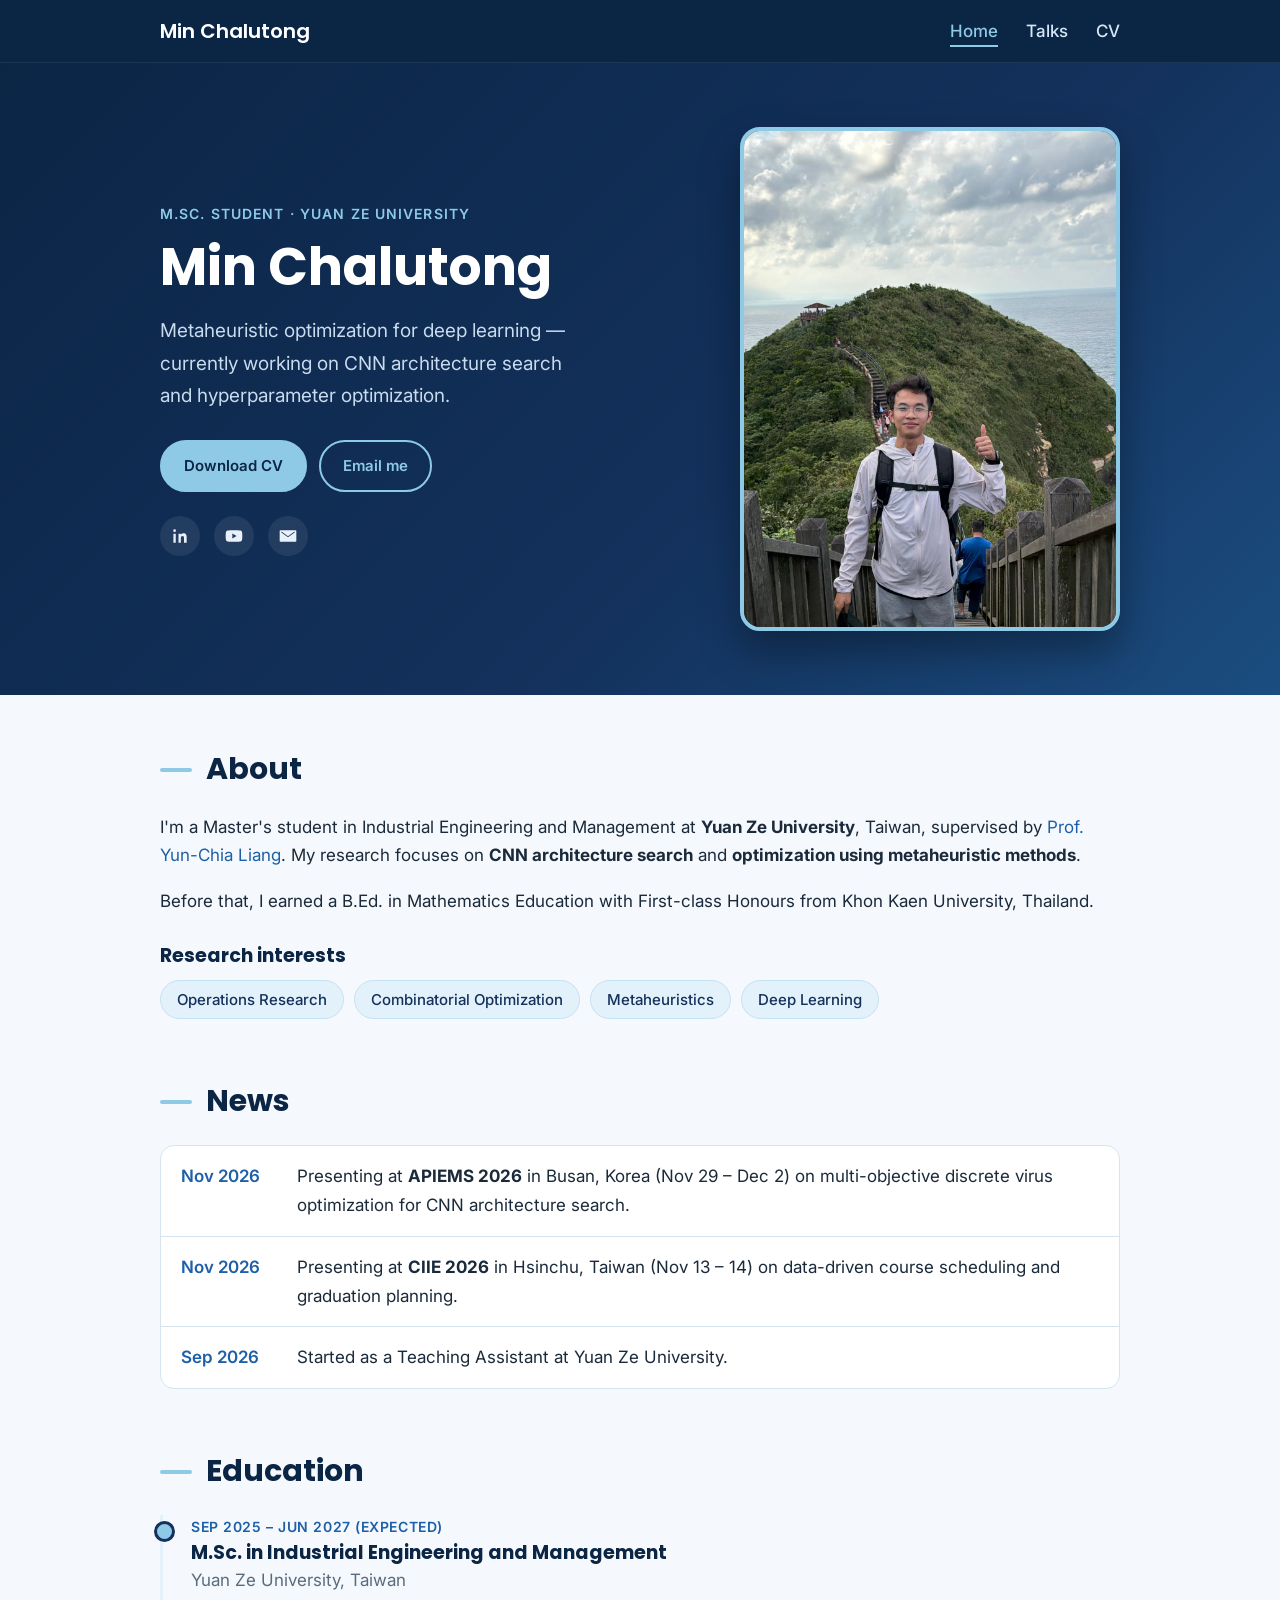
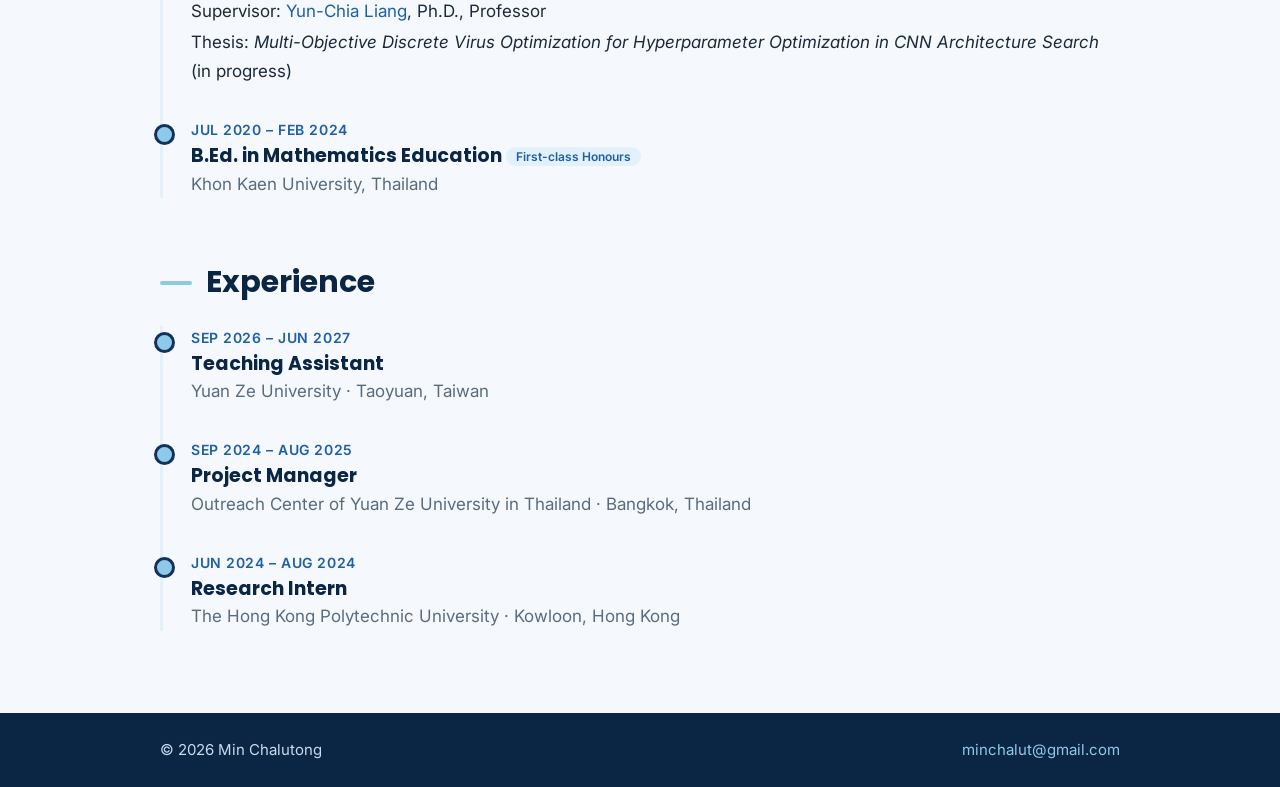
==== index.html @ 57c1da1f "Restore Google Drive CV link and LinkedIn URL in new design Co-Authored-By: Claude Opus 5.5 <noreply" ====
<!DOCTYPE html>
<!--
  ============================================================
  index.html  —  the HOME page.
  GitHub Pages shows this file at https://minchalut6.github.io/

  Quick HTML reminder:
    <tag> content </tag>     an "element"
    <tag attribute="value">  extra info about the element
    class="..."              a name that style.css uses to style it
  ============================================================
-->
<html lang="en">
<head>
  <meta charset="UTF-8">
  <meta name="viewport" content="width=device-width, initial-scale=1.0">
  <title>Min Chalutong</title>
  <meta name="description" content="Min Chalutong — M.Sc. student in Industrial Engineering and Management at Yuan Ze University, working on metaheuristics and CNN architecture search.">
  <!-- Tells search engines the "official" address of this page -->
  <link rel="canonical" href="https://minchalut6.github.io/">

  <!-- Fonts: Poppins for headings, Inter for body text -->
  <link rel="preconnect" href="https://fonts.googleapis.com">
  <link rel="preconnect" href="https://fonts.gstatic.com" crossorigin>
  <link href="https://fonts.googleapis.com/css2?family=Inter:ital,wght@0,400;0,500;0,600;1,400&family=Poppins:wght@500;600;700&display=swap" rel="stylesheet">

  <!-- One stylesheet shared by every page -->
  <link rel="stylesheet" href="css/style.css">
</head>

<body>

  <!-- ===================== HEADER (copy onto every page) ===================== -->
  <header class="site-header">
    <div class="header-inner">
      <a class="site-title" href="index.html">Min Chalutong</a>

      <button class="menu-toggle" aria-label="Open menu" aria-expanded="false">&#9776;</button>

      <nav class="site-nav">
        <ul>
          <!-- class="active" marks the page you are on -->
          <li><a href="index.html" class="active">Home</a></li>
          <li><a href="talks.html">Talks</a></li>
          <li><a href="https://drive.google.com/file/d/1kLM2oRilrE5D59pD0Rb7vYyxxCXXcZj1/view?usp=sharing" target="_blank" rel="noopener">CV</a></li>
        </ul>
      </nav>
    </div>
  </header>

  <!-- ===================== HERO (dark blue banner) ===================== -->
  <section class="hero">
    <div class="hero-inner">

      <div class="hero-text">
        <p class="eyebrow">M.Sc. Student &middot; Yuan Ze University</p>
        <h1>Min Chalutong</h1>
        <p class="tagline">
          Metaheuristic optimization for deep learning &mdash; currently
          working on CNN architecture search and hyperparameter optimization.
        </p>

        <!-- Buttons -->
        <div class="hero-buttons">
          <a class="btn btn-primary" href="https://drive.google.com/file/d/1kLM2oRilrE5D59pD0Rb7vYyxxCXXcZj1/view?usp=sharing" target="_blank" rel="noopener">Download CV</a>
          <a class="btn btn-outline" href="mailto:minchalut@gmail.com">Email me</a>
        </div>

        <!-- Social icons: replace the YOUR-... parts with your real links -->
        <div class="social-links">
          <a href="https://www.linkedin.com/in/minchalut/" target="_blank" rel="noopener" aria-label="LinkedIn">
            <svg viewBox="0 0 24 24" aria-hidden="true"><path d="M6.9 9.3H4.1V20h2.8V9.3zM5.5 4a1.6 1.6 0 1 0 0 3.3A1.6 1.6 0 0 0 5.5 4zM20 13.6c0-2.9-.6-5-4-5-1.6 0-2.7.9-3.1 1.7V9.3h-2.7V20H13v-5.3c0-1.4.3-2.8 2-2.8s1.8 1.6 1.8 2.9V20H20v-6.4z"/></svg>
          </a>
          <a href="https://www.youtube.com/@YOUR-CHANNEL" target="_blank" rel="noopener" aria-label="YouTube">
            <svg viewBox="0 0 24 24" aria-hidden="true"><path d="M21.6 7.2a2.5 2.5 0 0 0-1.8-1.8C18.2 5 12 5 12 5s-6.2 0-7.8.4a2.5 2.5 0 0 0-1.8 1.8C2 8.8 2 12 2 12s0 3.2.4 4.8a2.5 2.5 0 0 0 1.8 1.8C5.8 19 12 19 12 19s6.2 0 7.8-.4a2.5 2.5 0 0 0 1.8-1.8c.4-1.6.4-4.8.4-4.8s0-3.2-.4-4.8zM10 15V9l5.2 3L10 15z"/></svg>
          </a>
          <a href="mailto:s1145456@mail.yzu.edu.tw" aria-label="University email">
            <svg viewBox="0 0 24 24" aria-hidden="true"><path d="M3 5h18a1 1 0 0 1 1 1v12a1 1 0 0 1-1 1H3a1 1 0 0 1-1-1V6a1 1 0 0 1 1-1zm9 7.2L4.6 7H4v.9l8 5.6 8-5.6V7h-.6L12 12.2z"/></svg>
          </a>
        </div>
      </div>

      <!-- Your photo. The original file is shown untouched; CSS only sets its display size. -->
      <div class="hero-photo">
        <img src="images/profile.jpg" width="1200" height="1600"
             alt="Min Chalutong giving a thumbs-up on a hiking trail by the sea">
      </div>

    </div>
  </section>

  <main class="container">

    <!-- ===================== ABOUT ===================== -->
    <section id="about" class="section">
      <h2>About</h2>
      <p>
        I'm a Master's student in Industrial Engineering and Management at
        <strong>Yuan Ze University</strong>, Taiwan, supervised by
        <a href="#" target="_blank" rel="noopener">Prof. Yun-Chia Liang</a>.
        My research focuses on <strong>CNN architecture search</strong> and
        <strong>optimization using metaheuristic methods</strong>.
      </p>
      <p>
        Before that, I earned a B.Ed. in Mathematics Education with First-class Honours
        from Khon Kaen University, Thailand.
      </p>

      <!-- Each interest is a "chip". Add or remove <li> lines freely. -->
      <h3>Research interests</h3>
      <ul class="chips">
        <li>Operations Research</li>
        <li>Combinatorial Optimization</li>
        <li>Metaheuristics</li>
        <li>Deep Learning</li>
      </ul>
    </section>

    <!-- ===================== NEWS =====================
         Newest at the top. Copy one <li> to add news. -->
    <section id="news" class="section">
      <h2>News</h2>
      <ul class="news-list">
        <li>
          <span class="news-date">Nov 2026</span>
          <span>Presenting at <strong>APIEMS 2026</strong> in Busan, Korea (Nov 29 &ndash; Dec 2) on multi-objective discrete virus optimization for CNN architecture search.</span>
        </li>
        <li>
          <span class="news-date">Nov 2026</span>
          <span>Presenting at <strong>CIIE 2026</strong> in Hsinchu, Taiwan (Nov 13 &ndash; 14) on data-driven course scheduling and graduation planning.</span>
        </li>
        <li>
          <span class="news-date">Sep 2026</span>
          <span>Started as a Teaching Assistant at Yuan Ze University.</span>
        </li>
      </ul>
    </section>

    <!-- ===================== EDUCATION (timeline) =====================
         Each item = one <li class="timeline-item">. Copy a whole block to add one. -->
    <section id="education" class="section">
      <h2>Education</h2>
      <ol class="timeline">
        <li class="timeline-item">
          <p class="timeline-date">Sep 2025 &ndash; Jun 2027 (expected)</p>
          <h3>M.Sc. in Industrial Engineering and Management</h3>
          <p class="timeline-place">Yuan Ze University, Taiwan</p>
          <p>Supervisor: <a href="#" target="_blank" rel="noopener">Yun-Chia Liang</a>, Ph.D., Professor</p>
          <p>Thesis: <em>Multi-Objective Discrete Virus Optimization for Hyperparameter Optimization in CNN Architecture Search</em> (in progress)</p>
        </li>
        <li class="timeline-item">
          <p class="timeline-date">Jul 2020 &ndash; Feb 2024</p>
          <h3>B.Ed. in Mathematics Education <span class="badge">First-class Honours</span></h3>
          <p class="timeline-place">Khon Kaen University, Thailand</p>
        </li>
      </ol>
    </section>

    <!-- ===================== EXPERIENCE (timeline) ===================== -->
    <section id="experience" class="section">
      <h2>Experience</h2>
      <ol class="timeline">
        <li class="timeline-item">
          <p class="timeline-date">Sep 2026 &ndash; Jun 2027</p>
          <h3>Teaching Assistant</h3>
          <p class="timeline-place">Yuan Ze University &middot; Taoyuan, Taiwan</p>
        </li>
        <li class="timeline-item">
          <p class="timeline-date">Sep 2024 &ndash; Aug 2025</p>
          <h3>Project Manager</h3>
          <p class="timeline-place">Outreach Center of Yuan Ze University in Thailand &middot; Bangkok, Thailand</p>
        </li>
        <li class="timeline-item">
          <p class="timeline-date">Jun 2024 &ndash; Aug 2024</p>
          <h3>Research Intern</h3>
          <p class="timeline-place">The Hong Kong Polytechnic University &middot; Kowloon, Hong Kong</p>
        </li>
      </ol>
    </section>

  </main>

  <!-- ===================== FOOTER (copy onto every page) ===================== -->
  <footer class="site-footer">
    <div class="footer-inner">
      <p>&copy; 2026 Min Chalutong</p>
      <p><a href="mailto:minchalut@gmail.com">minchalut@gmail.com</a></p>
    </div>
  </footer>

  <script src="js/main.js"></script>
</body>
</html>
---- css/style.css ----
/* ============================================================
   style.css — the design for EVERY page.

   selector { property: value; }
     body          → the <body> tag
     .hero         → anything with class="hero"
     .site-nav a   → <a> tags inside class="site-nav"
   ============================================================ */


/* ---------- 1. Colours & fonts (change here = changes everywhere) ---------- */
:root {
  --navy:        #0b2545;   /* dark blue: header, hero, footer   */
  --navy-2:      #13315c;   /* slightly lighter dark blue        */
  --blue:        #1d5fa8;   /* links and headings accents        */
  --light-blue:  #8ecae6;   /* light blue: highlights on dark bg */
  --pale-blue:   #e3f1fb;   /* very light blue: chips, badges    */
  --page-bg:     #f5f9fd;   /* page background                   */
  --card-bg:     #ffffff;
  --text:        #1b2a3a;
  --text-muted:  #5a6b7d;
  --border:      #d6e4f0;

  --heading-font: "Poppins", sans-serif;
  --body-font:    "Inter", sans-serif;
  --max-width:    1000px;
  --radius:       14px;
}


/* ---------- 2. Basics ---------- */
* { box-sizing: border-box; }

html { scroll-behavior: smooth; }

body {
  margin: 0;
  font-family: var(--body-font);
  font-size: 17px;
  line-height: 1.7;
  color: var(--text);
  background: var(--page-bg);
  /* keeps the footer at the bottom even on short pages */
  min-height: 100vh;
  display: flex;
  flex-direction: column;
}

body > main { flex: 1; width: 100%; }

a { color: var(--blue); text-decoration: none; }
a:hover { text-decoration: underline; }

h1, h2, h3 {
  font-family: var(--heading-font);
  line-height: 1.25;
  color: var(--navy);
}

img { max-width: 100%; }

.container {
  max-width: var(--max-width);
  margin: 0 auto;
  padding: 0 20px;
}


/* ---------- 3. Header & navigation ---------- */
.site-header {
  position: sticky;                /* stays at top while scrolling */
  top: 0;
  z-index: 10;
  background: var(--navy);
  border-bottom: 1px solid rgba(255, 255, 255, 0.08);
}

.header-inner {
  max-width: var(--max-width);
  margin: 0 auto;
  padding: 14px 20px;
  display: flex;                   /* title left, menu right */
  align-items: center;
  justify-content: space-between;
}

.site-title {
  font-family: var(--heading-font);
  font-weight: 600;
  font-size: 20px;
  color: #fff;
}
.site-title:hover { text-decoration: none; color: var(--light-blue); }

.site-nav ul {
  list-style: none;
  margin: 0;
  padding: 0;
  display: flex;
  gap: 28px;
}

.site-nav a {
  color: #d6e6f5;
  font-weight: 500;
  padding: 4px 0;
  border-bottom: 2px solid transparent;
}

.site-nav a:hover,
.site-nav a.active {
  color: var(--light-blue);
  text-decoration: none;
  border-bottom-color: var(--light-blue);   /* light-blue underline on current page */
}

.menu-toggle {                     /* hamburger, only shown on phones */
  display: none;
  background: none;
  border: none;
  color: #fff;
  font-size: 26px;
  cursor: pointer;
}


/* ---------- 4. Hero (big dark-blue banner on Home) ---------- */
.hero {
  background: linear-gradient(135deg, var(--navy) 0%, var(--navy-2) 60%, #1b4d80 100%);
  color: #e8f1fa;
}

.hero-inner {
  max-width: var(--max-width);
  margin: 0 auto;
  padding: 64px 20px;
  display: grid;
  grid-template-columns: 1.3fr 1fr;   /* text column wider than photo column */
  gap: 48px;
  align-items: center;
}

.eyebrow {
  margin: 0 0 8px;
  color: var(--light-blue);
  font-weight: 600;
  letter-spacing: 0.08em;
  text-transform: uppercase;
  font-size: 14px;
}

.hero h1 {
  margin: 0 0 16px;
  font-size: 52px;
  color: #fff;
}

.tagline {
  margin: 0 0 28px;
  font-size: 19px;
  color: #c9dbee;
  max-width: 34ch;                    /* keeps lines a comfortable length */
}

.hero-buttons {
  display: flex;
  flex-wrap: wrap;
  gap: 12px;
  margin-bottom: 24px;
}

.btn {
  display: inline-block;
  padding: 11px 22px;
  border-radius: 999px;               /* pill shape */
  font-weight: 600;
  font-size: 15px;
  border: 2px solid var(--light-blue);
}
.btn:hover { text-decoration: none; transform: translateY(-1px); }

.btn-primary { background: var(--light-blue); color: var(--navy); }
.btn-outline { background: transparent;       color: var(--light-blue); }
.btn-outline:hover { background: rgba(142, 202, 230, 0.12); }

.social-links { display: flex; gap: 14px; }

.social-links a {
  display: grid;
  place-items: center;
  width: 40px;
  height: 40px;
  border-radius: 50%;
  background: rgba(255, 255, 255, 0.08);
}
.social-links a:hover { background: rgba(142, 202, 230, 0.25); }

.social-links svg { width: 20px; height: 20px; fill: #e8f1fa; }

.hero-photo img {
  display: block;
  width: 100%;
  max-width: 380px;
  height: auto;                       /* keeps the photo's real proportions */
  margin-left: auto;
  border-radius: 20px;
  border: 4px solid var(--light-blue);
  box-shadow: 0 20px 40px rgba(0, 0, 0, 0.35);
}


/* ---------- 5. Page banner (smaller dark banner on inner pages) ---------- */
.page-banner {
  background: linear-gradient(135deg, var(--navy) 0%, var(--navy-2) 100%);
  padding: 48px 0 40px;
}
.page-banner h1 { margin: 0; color: #fff; font-size: 44px; }
.page-banner p  { margin: 4px 0 0; color: var(--light-blue); }


/* ---------- 6. Sections ---------- */
.section { padding: 56px 0 8px; }

.section h2 {
  font-size: 30px;
  margin: 0 0 24px;
  display: flex;
  align-items: center;
  gap: 14px;
}

/* the short light-blue line before every section title */
.section h2::before {
  content: "";
  width: 32px;
  height: 4px;
  border-radius: 2px;
  background: var(--light-blue);
}

.section h3 { font-size: 19px; margin: 28px 0 12px; }


/* Chips (research interests) */
.chips {
  list-style: none;
  padding: 0;
  margin: 0;
  display: flex;
  flex-wrap: wrap;
  gap: 10px;
}
.chips li {
  background: var(--pale-blue);
  color: var(--navy-2);
  border: 1px solid #c5e1f4;
  padding: 6px 16px;
  border-radius: 999px;
  font-size: 15px;
  font-weight: 500;
}

/* Small label, e.g. "First-class Honours", "Accepted" */
.badge {
  display: inline-block;
  background: var(--pale-blue);
  color: var(--blue);
  font-family: var(--body-font);
  font-size: 12px;
  font-weight: 600;
  padding: 2px 10px;
  border-radius: 999px;
  vertical-align: middle;
}


/* News list */
.news-list {
  list-style: none;
  padding: 0;
  margin: 0;
  background: var(--card-bg);
  border: 1px solid var(--border);
  border-radius: var(--radius);
}
.news-list li {
  display: grid;
  grid-template-columns: 100px 1fr;   /* date column + text column */
  gap: 16px;
  padding: 16px 20px;
}
.news-list li + li { border-top: 1px solid var(--border); }   /* line between items */

.news-date {
  font-weight: 600;
  color: var(--blue);
  white-space: nowrap;
}


/* Timeline (education & experience) */
.timeline {
  list-style: none;
  margin: 0;
  padding: 0 0 0 28px;
  border-left: 3px solid var(--pale-blue);   /* the vertical line */
}

.timeline-item {
  position: relative;
  padding-bottom: 28px;
}
.timeline-item:last-child { padding-bottom: 0; }

/* the dot on the line */
.timeline-item::before {
  content: "";
  position: absolute;
  left: -37px;
  top: 6px;
  width: 15px;
  height: 15px;
  border-radius: 50%;
  background: var(--light-blue);
  border: 3px solid var(--navy-2);
}

.timeline-item h3 { margin: 2px 0 2px; }
.timeline-item p  { margin: 2px 0; }

.timeline-date {
  font-size: 14px;
  font-weight: 600;
  color: var(--blue);
  text-transform: uppercase;
  letter-spacing: 0.04em;
}
.timeline-place { color: var(--text-muted); }


/* Cards (talks page) */
.card-list {
  list-style: none;
  padding: 0;
  margin: 0;
  display: grid;
  gap: 12px;                         /* space between talks */
}

/* Compact talk card: small padding and fonts so many talks fit on screen */
.card {
  background: var(--card-bg);
  border: 1px solid var(--border);
  border-left: 4px solid var(--light-blue);
  border-radius: 10px;
  padding: 12px 18px;
  font-size: 15px;
  line-height: 1.55;
}

.card-meta {
  display: flex;
  flex-wrap: wrap;
  align-items: center;
  gap: 8px;
  font-size: 13px;
  color: var(--text-muted);
}

.card h3 { margin: 4px 0 2px; font-size: 16px; line-height: 1.4; }
.card p  { margin: 0; }
.card .venue { font-style: italic; color: var(--text-muted); }


/* ---------- 7. Footer ---------- */
.site-footer {
  margin-top: 72px;
  background: var(--navy);
  color: #c9dbee;
  font-size: 15px;
}
.footer-inner {
  max-width: var(--max-width);
  margin: 0 auto;
  padding: 24px 20px;
  display: flex;
  flex-wrap: wrap;
  justify-content: space-between;
  gap: 8px;
}
.footer-inner p { margin: 0; }
.site-footer a  { color: var(--light-blue); }


/* ---------- 8. Phones & small screens ----------
   Rules inside here only apply when the screen is 760px wide or less. */
@media (max-width: 760px) {
  .menu-toggle { display: block; }

  .site-nav {
    display: none;                  /* hidden until hamburger is tapped */
    position: absolute;
    top: 100%;
    left: 0;
    right: 0;
    background: var(--navy);
    border-top: 1px solid rgba(255, 255, 255, 0.08);
  }
  .site-nav.open { display: block; } /* js/main.js adds "open" */

  .site-nav ul {
    flex-direction: column;
    gap: 0;
    padding: 8px 20px 16px;
  }
  .site-nav li { padding: 8px 0; }

  .hero-inner {
    grid-template-columns: 1fr;      /* one column: photo on top, text below */
    padding: 40px 20px 48px;
    gap: 28px;
  }
  .hero-photo { order: -1; }         /* move photo above the text */
  .hero-photo img { max-width: 260px; margin: 0 auto; }
  .hero h1 { font-size: 38px; }
  .tagline { font-size: 17px; }

  .news-list li { grid-template-columns: 1fr; gap: 2px; }

  .section { padding-top: 44px; }
  .section h2 { font-size: 26px; }
  .page-banner h1 { font-size: 36px; }
}
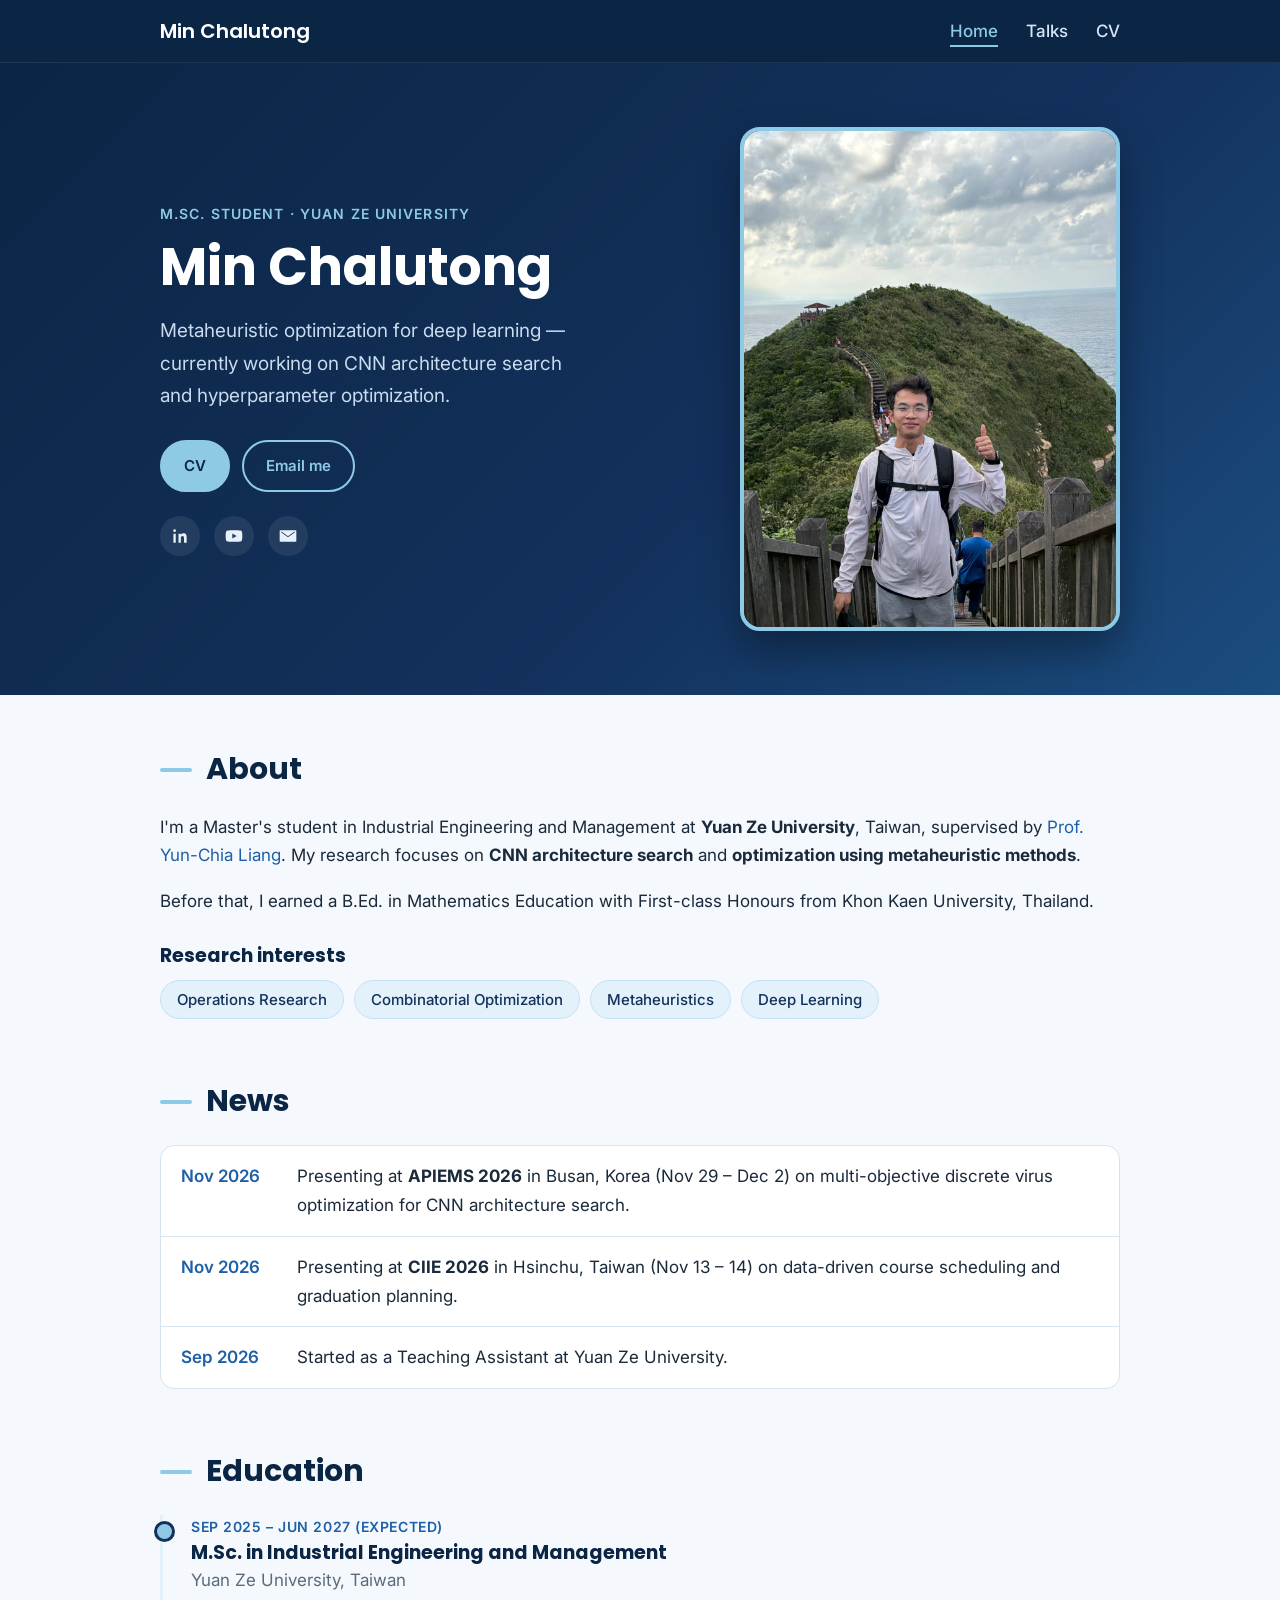
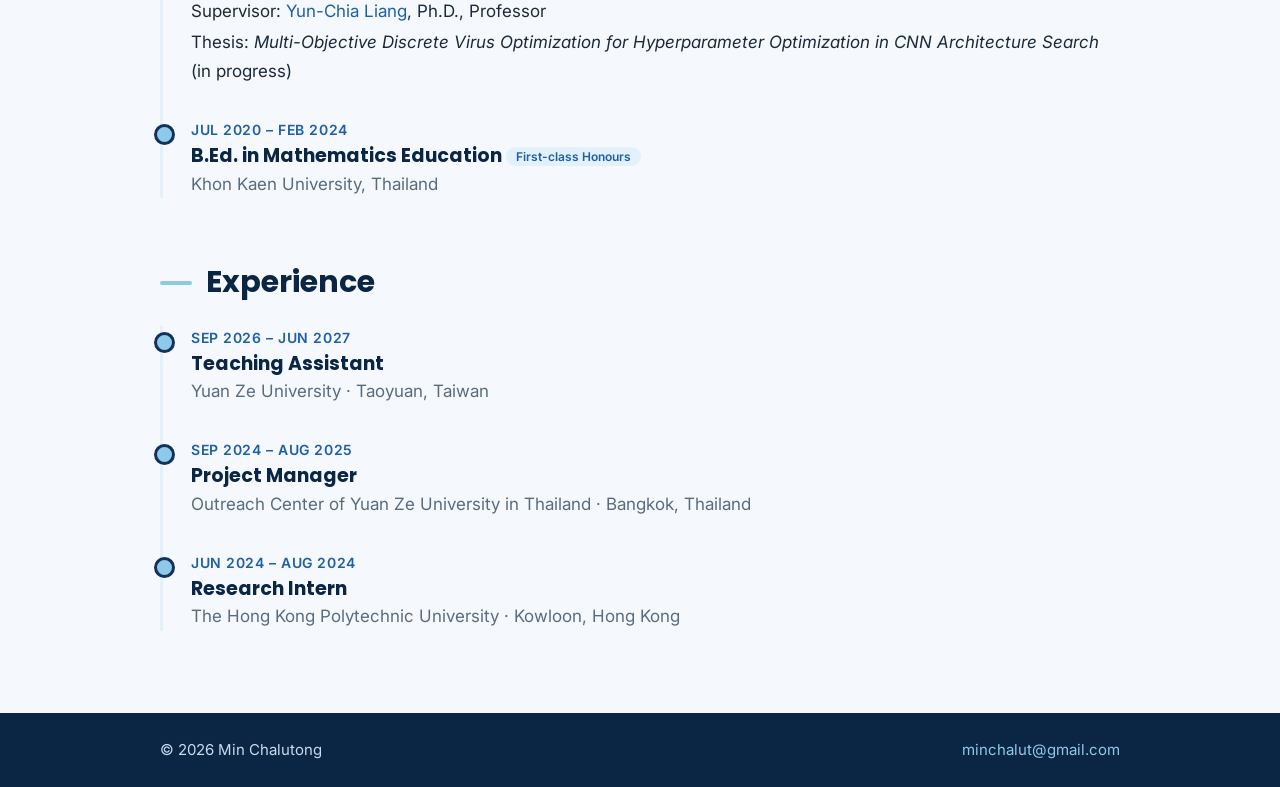
==== commit d0e44c06: "Update CV links and social media profiles" ====
--- a/index.html
+++ b/index.html
@@ -62,7 +62,7 @@
 
         <!-- Buttons -->
         <div class="hero-buttons">
-          <a class="btn btn-primary" href="https://drive.google.com/file/d/1kLM2oRilrE5D59pD0Rb7vYyxxCXXcZj1/view?usp=sharing" target="_blank" rel="noopener">Download CV</a>
+          <a class="btn btn-primary" href="https://drive.google.com/file/d/1kLM2oRilrE5D59pD0Rb7vYyxxCXXcZj1/view?usp=sharing" target="_blank" rel="noopener">CV</a>
           <a class="btn btn-outline" href="mailto:minchalut@gmail.com">Email me</a>
         </div>
 
@@ -71,7 +71,7 @@
           <a href="https://www.linkedin.com/in/minchalut/" target="_blank" rel="noopener" aria-label="LinkedIn">
             <svg viewBox="0 0 24 24" aria-hidden="true"><path d="M6.9 9.3H4.1V20h2.8V9.3zM5.5 4a1.6 1.6 0 1 0 0 3.3A1.6 1.6 0 0 0 5.5 4zM20 13.6c0-2.9-.6-5-4-5-1.6 0-2.7.9-3.1 1.7V9.3h-2.7V20H13v-5.3c0-1.4.3-2.8 2-2.8s1.8 1.6 1.8 2.9V20H20v-6.4z"/></svg>
           </a>
-          <a href="https://www.youtube.com/@YOUR-CHANNEL" target="_blank" rel="noopener" aria-label="YouTube">
+          <a href="https://www.youtube.com/@techamabymin" target="_blank" rel="noopener" aria-label="YouTube">
             <svg viewBox="0 0 24 24" aria-hidden="true"><path d="M21.6 7.2a2.5 2.5 0 0 0-1.8-1.8C18.2 5 12 5 12 5s-6.2 0-7.8.4a2.5 2.5 0 0 0-1.8 1.8C2 8.8 2 12 2 12s0 3.2.4 4.8a2.5 2.5 0 0 0 1.8 1.8C5.8 19 12 19 12 19s6.2 0 7.8-.4a2.5 2.5 0 0 0 1.8-1.8c.4-1.6.4-4.8.4-4.8s0-3.2-.4-4.8zM10 15V9l5.2 3L10 15z"/></svg>
           </a>
           <a href="mailto:s1145456@mail.yzu.edu.tw" aria-label="University email">
@@ -97,7 +97,7 @@
       <p>
         I'm a Master's student in Industrial Engineering and Management at
         <strong>Yuan Ze University</strong>, Taiwan, supervised by
-        <a href="#" target="_blank" rel="noopener">Prof. Yun-Chia Liang</a>.
+        <a href="https://logistics.iem.yzu.edu.tw/teachers/Ycliang/Ycliang.htm" target="_blank" rel="noopener">Prof. Yun-Chia Liang</a>.
         My research focuses on <strong>CNN architecture search</strong> and
         <strong>optimization using metaheuristic methods</strong>.
       </p>
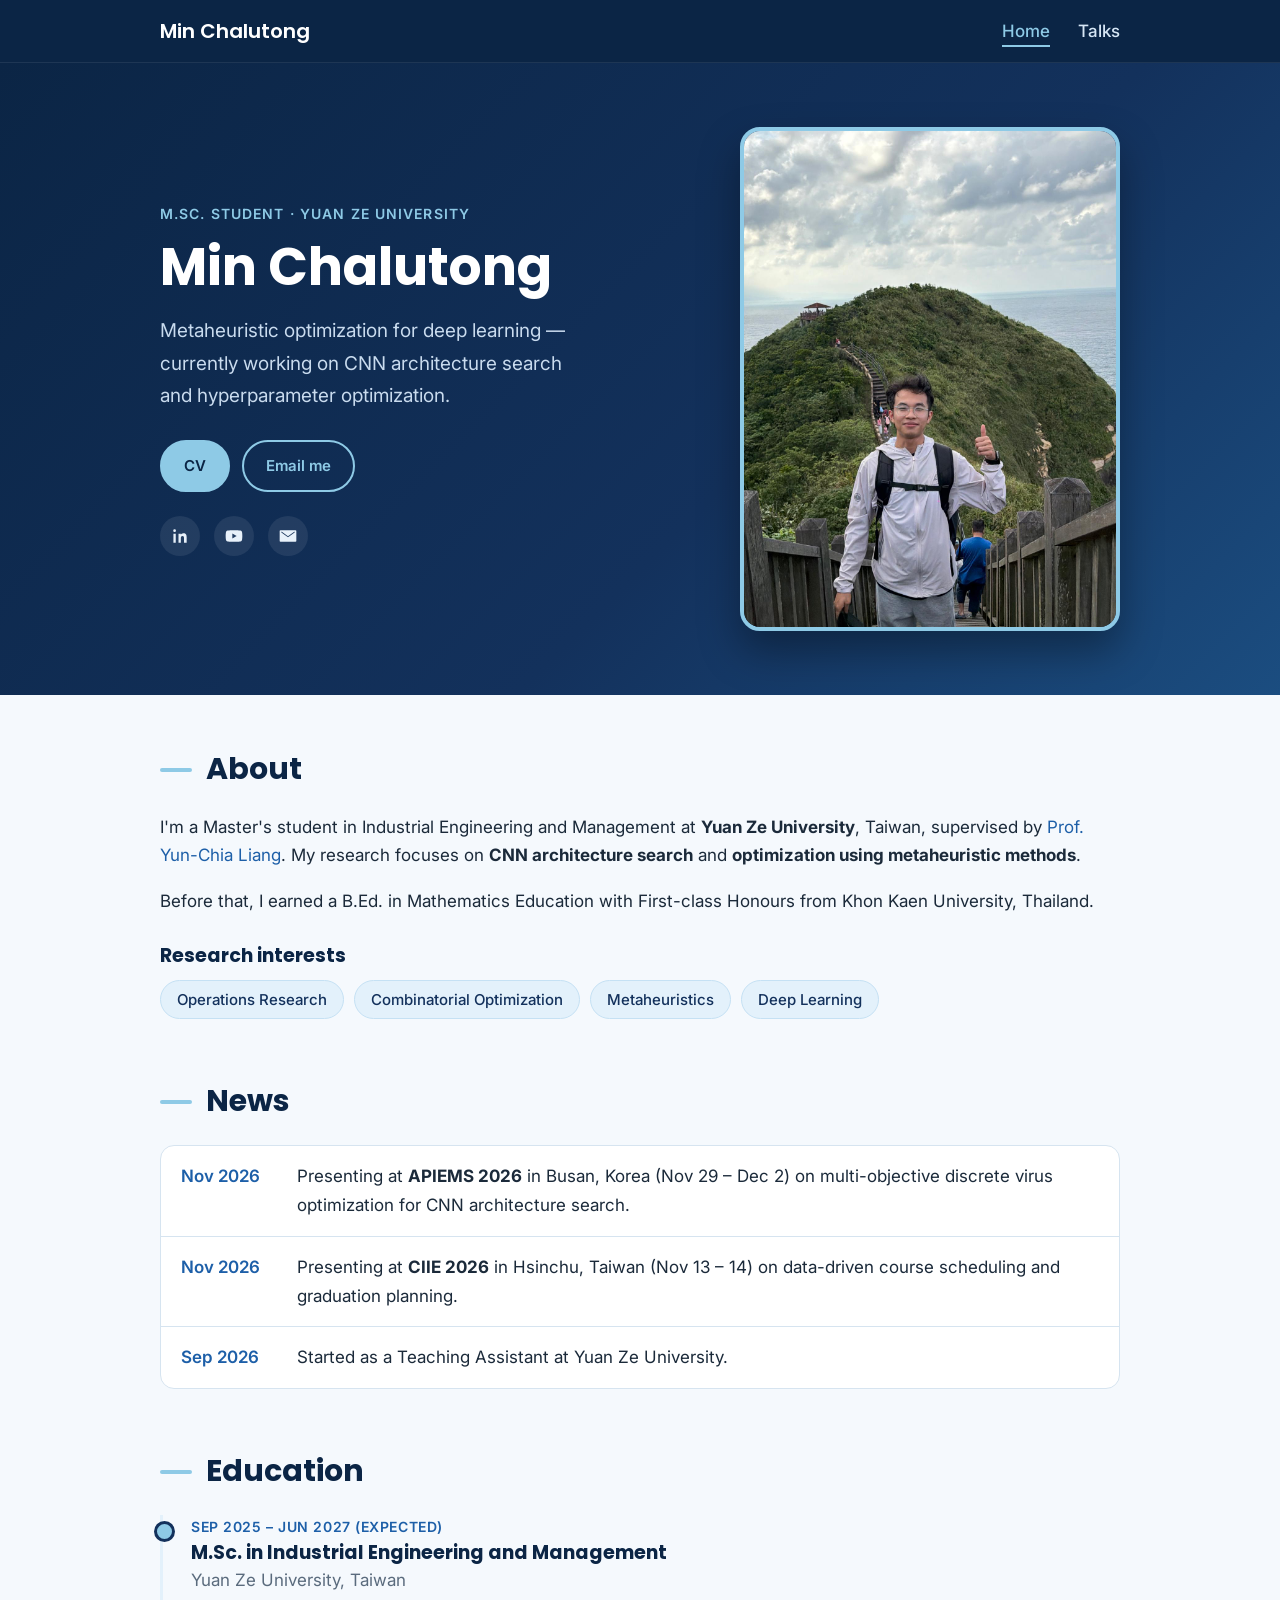
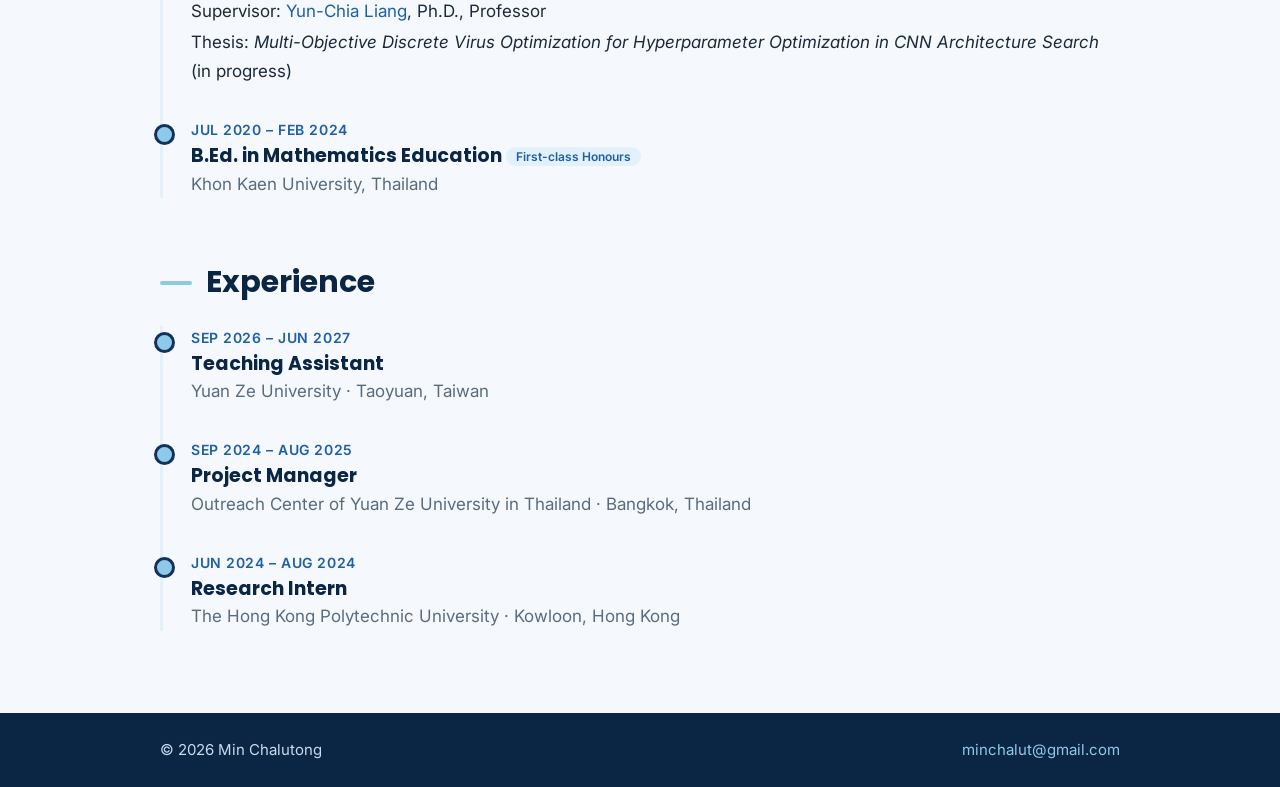
==== commit f1951043: "Remove CV link from navigation menu" ====
--- a/index.html
+++ b/index.html
@@ -42,7 +42,6 @@
           <!-- class="active" marks the page you are on -->
           <li><a href="index.html" class="active">Home</a></li>
           <li><a href="talks.html">Talks</a></li>
-          <li><a href="https://drive.google.com/file/d/1kLM2oRilrE5D59pD0Rb7vYyxxCXXcZj1/view?usp=sharing" target="_blank" rel="noopener">CV</a></li>
         </ul>
       </nav>
     </div>
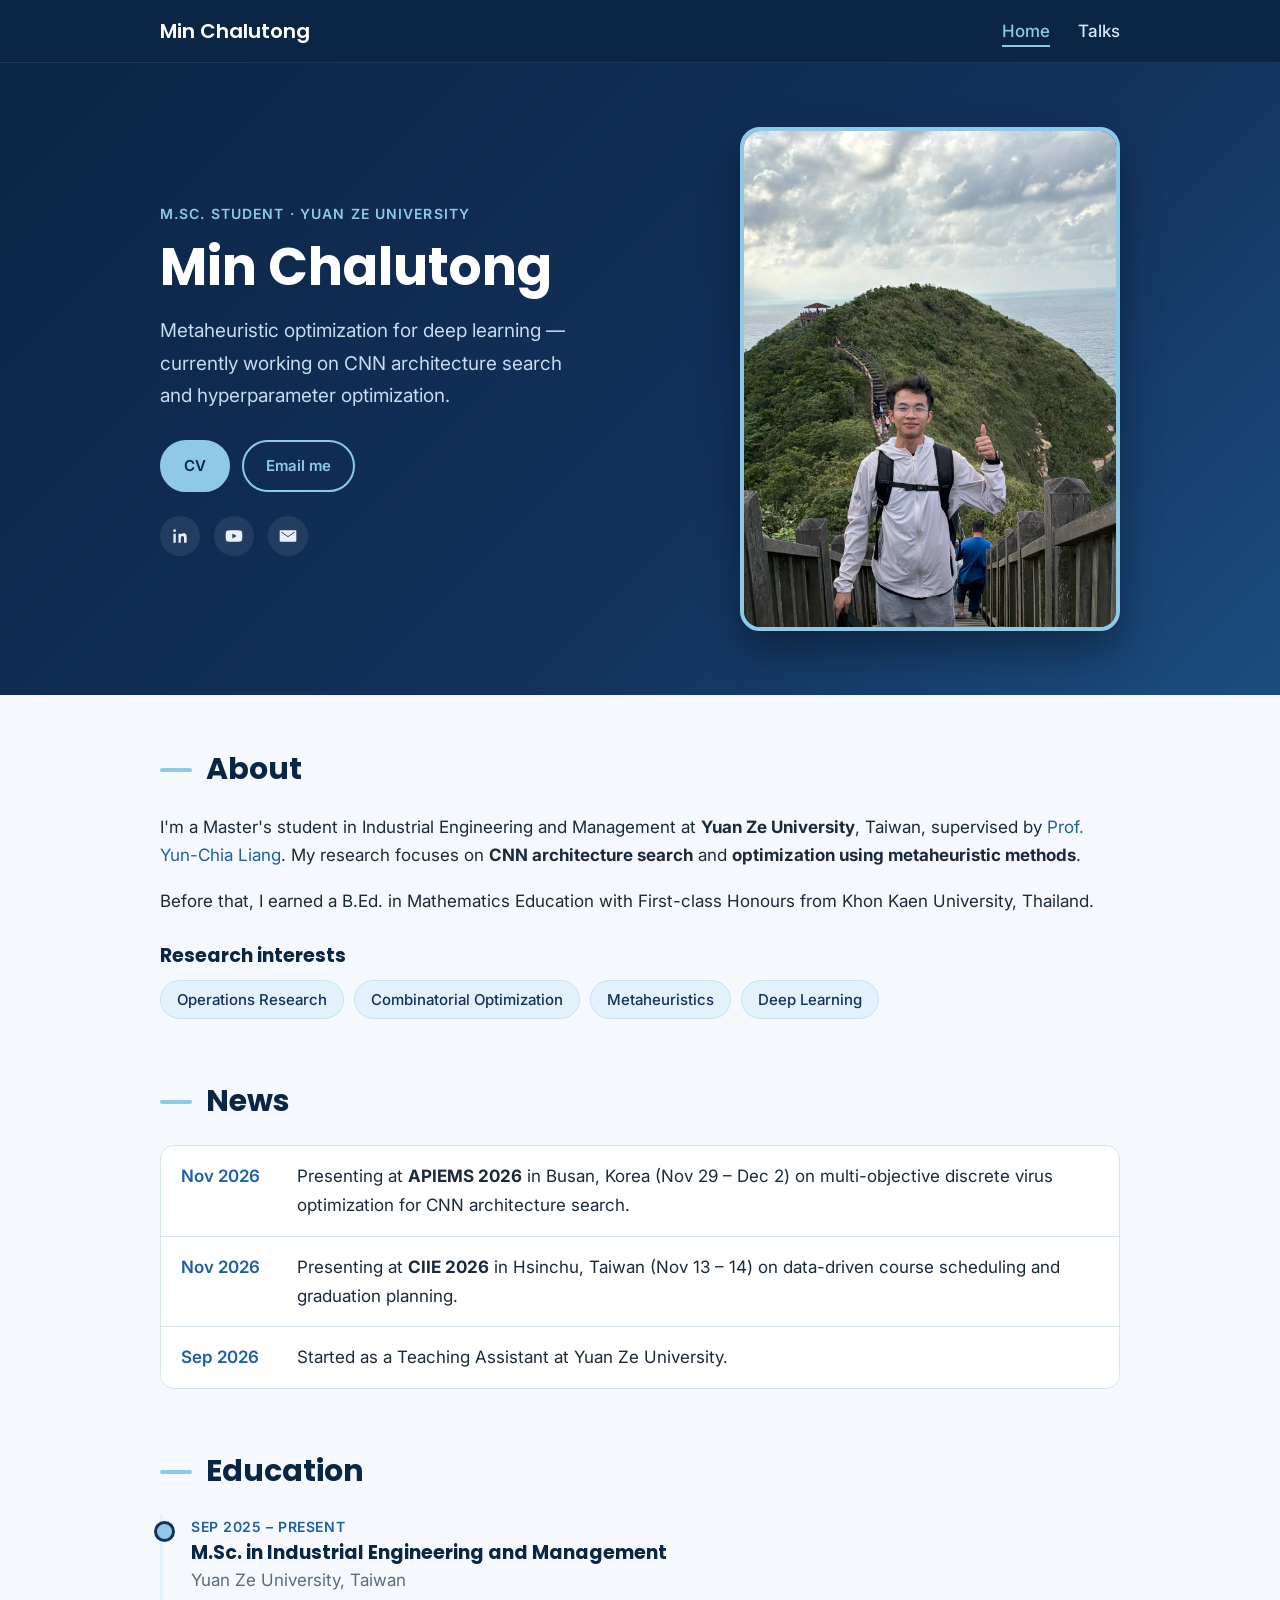
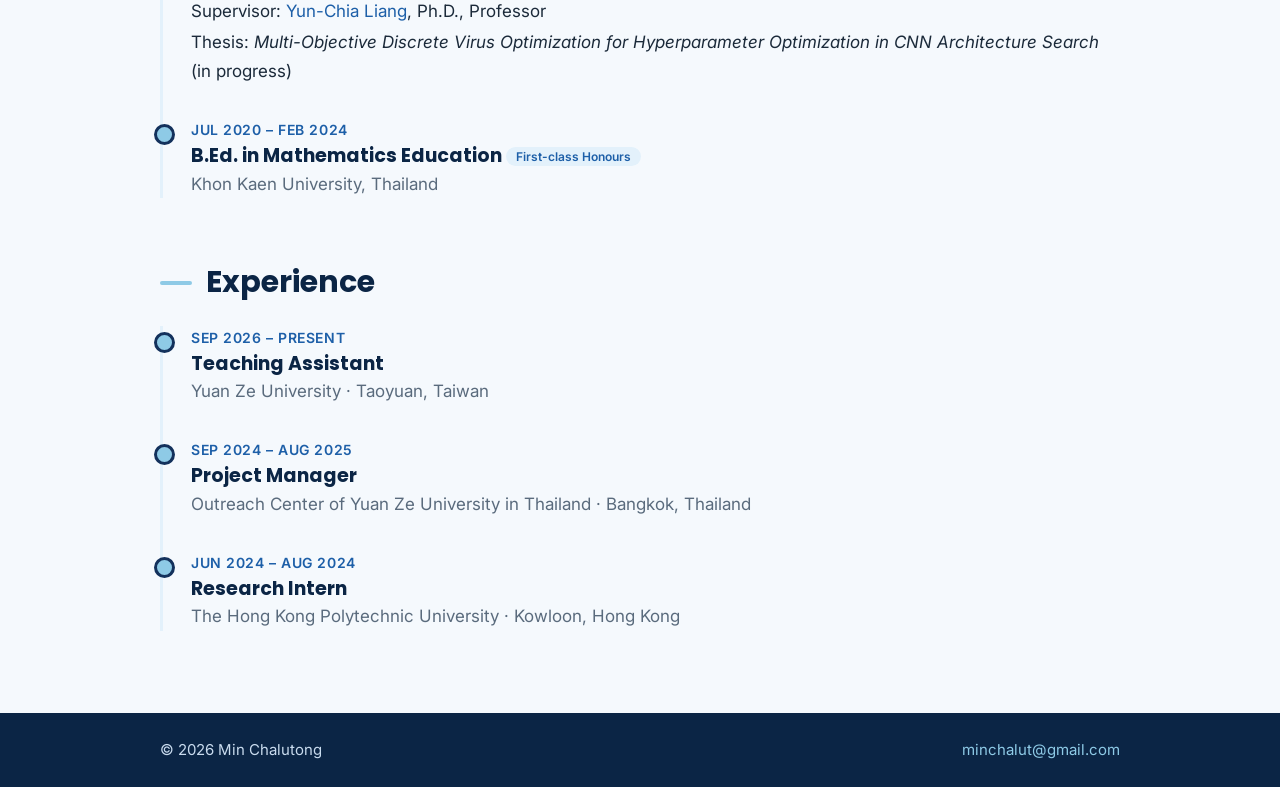
==== commit 9388b4cf: "Update expected dates to present in timeline" ====
--- a/index.html
+++ b/index.html
@@ -141,7 +141,7 @@
       <h2>Education</h2>
       <ol class="timeline">
         <li class="timeline-item">
-          <p class="timeline-date">Sep 2025 &ndash; Jun 2027 (expected)</p>
+          <p class="timeline-date">Sep 2025 &ndash; Present</p>
           <h3>M.Sc. in Industrial Engineering and Management</h3>
           <p class="timeline-place">Yuan Ze University, Taiwan</p>
           <p>Supervisor: <a href="#" target="_blank" rel="noopener">Yun-Chia Liang</a>, Ph.D., Professor</p>
@@ -160,7 +160,7 @@
       <h2>Experience</h2>
       <ol class="timeline">
         <li class="timeline-item">
-          <p class="timeline-date">Sep 2026 &ndash; Jun 2027</p>
+          <p class="timeline-date">Sep 2026 &ndash; Present</p>
           <h3>Teaching Assistant</h3>
           <p class="timeline-place">Yuan Ze University &middot; Taoyuan, Taiwan</p>
         </li>
